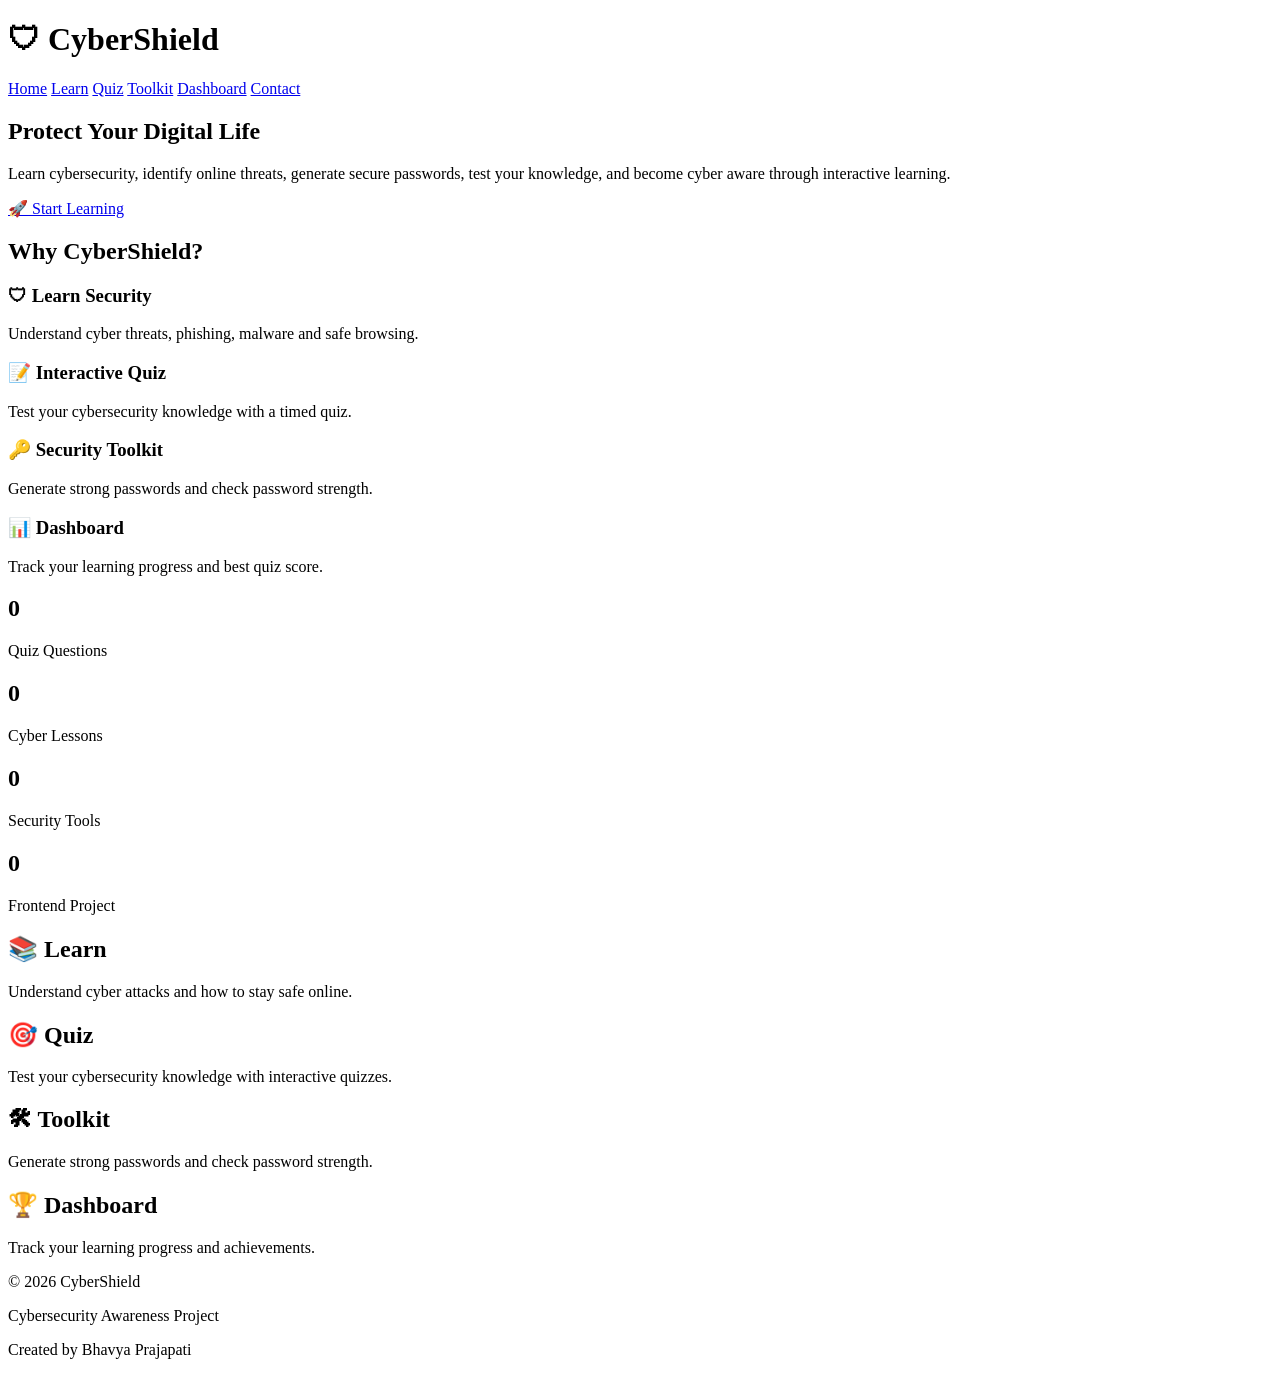
==== index.html @ 96582d41 "Add files via upload" ====
<!DOCTYPE html>
<html lang="en">
<head>
    <meta charset="UTF-8">
    <meta name="viewport" content="width=device-width, initial-scale=1.0">
    <title>CyberShield</title>

    <link rel="stylesheet" href="css/style.css">
</head>

<body>

<header>

    <h1 class="logo">
    🛡 CyberShield
</h1>

    <nav aria-label="Main Navigation">

        <a href="index.html" class="active">Home</a>

        <a href="learn.html">Learn</a>

        <a href="quiz.html">Quiz</a>

        <a href="toolkit.html">Toolkit</a>

        <a href="dashboard.html">Dashboard</a>

        <a href="contact.html">Contact</a>

    </nav>

</header>

<section class="hero">

    <div class="glow glow1"></div>
    <div class="glow glow2"></div>

    <h1>
        Protect Your Digital Life
    </h1>

    <h2 id="typing"></h2>

    <p>
        Learn cybersecurity, identify online threats, generate secure passwords,
        test your knowledge, and become cyber aware through interactive learning.
    </p>

    <a href="learn.html" class="btn" aria-label="Start learning cybersecurity">
        🚀 Start Learning
    </a>

</section>

<section class="features">

<h2>Why CyberShield?</h2>

<div class="feature-grid">

<div class="feature-card">
<h3>🛡 Learn Security</h3>
<p>Understand cyber threats, phishing, malware and safe browsing.</p>
</div>

<div class="feature-card">
<h3>📝 Interactive Quiz</h3>
<p>Test your cybersecurity knowledge with a timed quiz.</p>
</div>

<div class="feature-card">
<h3>🔑 Security Toolkit</h3>
<p>Generate strong passwords and check password strength.</p>
</div>

<div class="feature-card">
<h3>📊 Dashboard</h3>
<p>Track your learning progress and best quiz score.</p>
</div>

</div>

</section>

<section class="stats">

<div class="stat-box">
<h2 id="count1">0</h2>
<p>Quiz Questions</p>
</div>

<div class="stat-box">
<h2 id="count2">0</h2>
<p>Cyber Lessons</p>
</div>

<div class="stat-box">
<h2 id="count3">0</h2>
<p>Security Tools</p>
</div>

<div class="stat-box">
<h2 id="count4">0</h2>
<p>Frontend Project</p>
</div>

</section>

<section class="cards">

<div class="card" onclick="location.href='learn.html'">

<h2>📚 Learn</h2>

<p>Understand cyber attacks and how to stay safe online.</p>

</div>

<div class="card" onclick="location.href='quiz.html'">
<h2>🎯 Quiz</h2>
<p>Test your cybersecurity knowledge with interactive quizzes.</p>
</div>

<div class="card" onclick="location.href='toolkit.html'">
<h2>🛠 Toolkit</h2>
<p>Generate strong passwords and check password strength.</p>
</div>

<div class="card" onclick="location.href='dashboard.html'">
<h2>🏆 Dashboard</h2>
<p>Track your learning progress and achievements.</p>
</div>

</section>

<script src="js/app.js"></script>

<footer>
    <p>© 2026 CyberShield</p>
    <p>Cybersecurity Awareness Project</p>
    <p>Created by Bhavya Prajapati</p>
</footer>

</body>
</html>
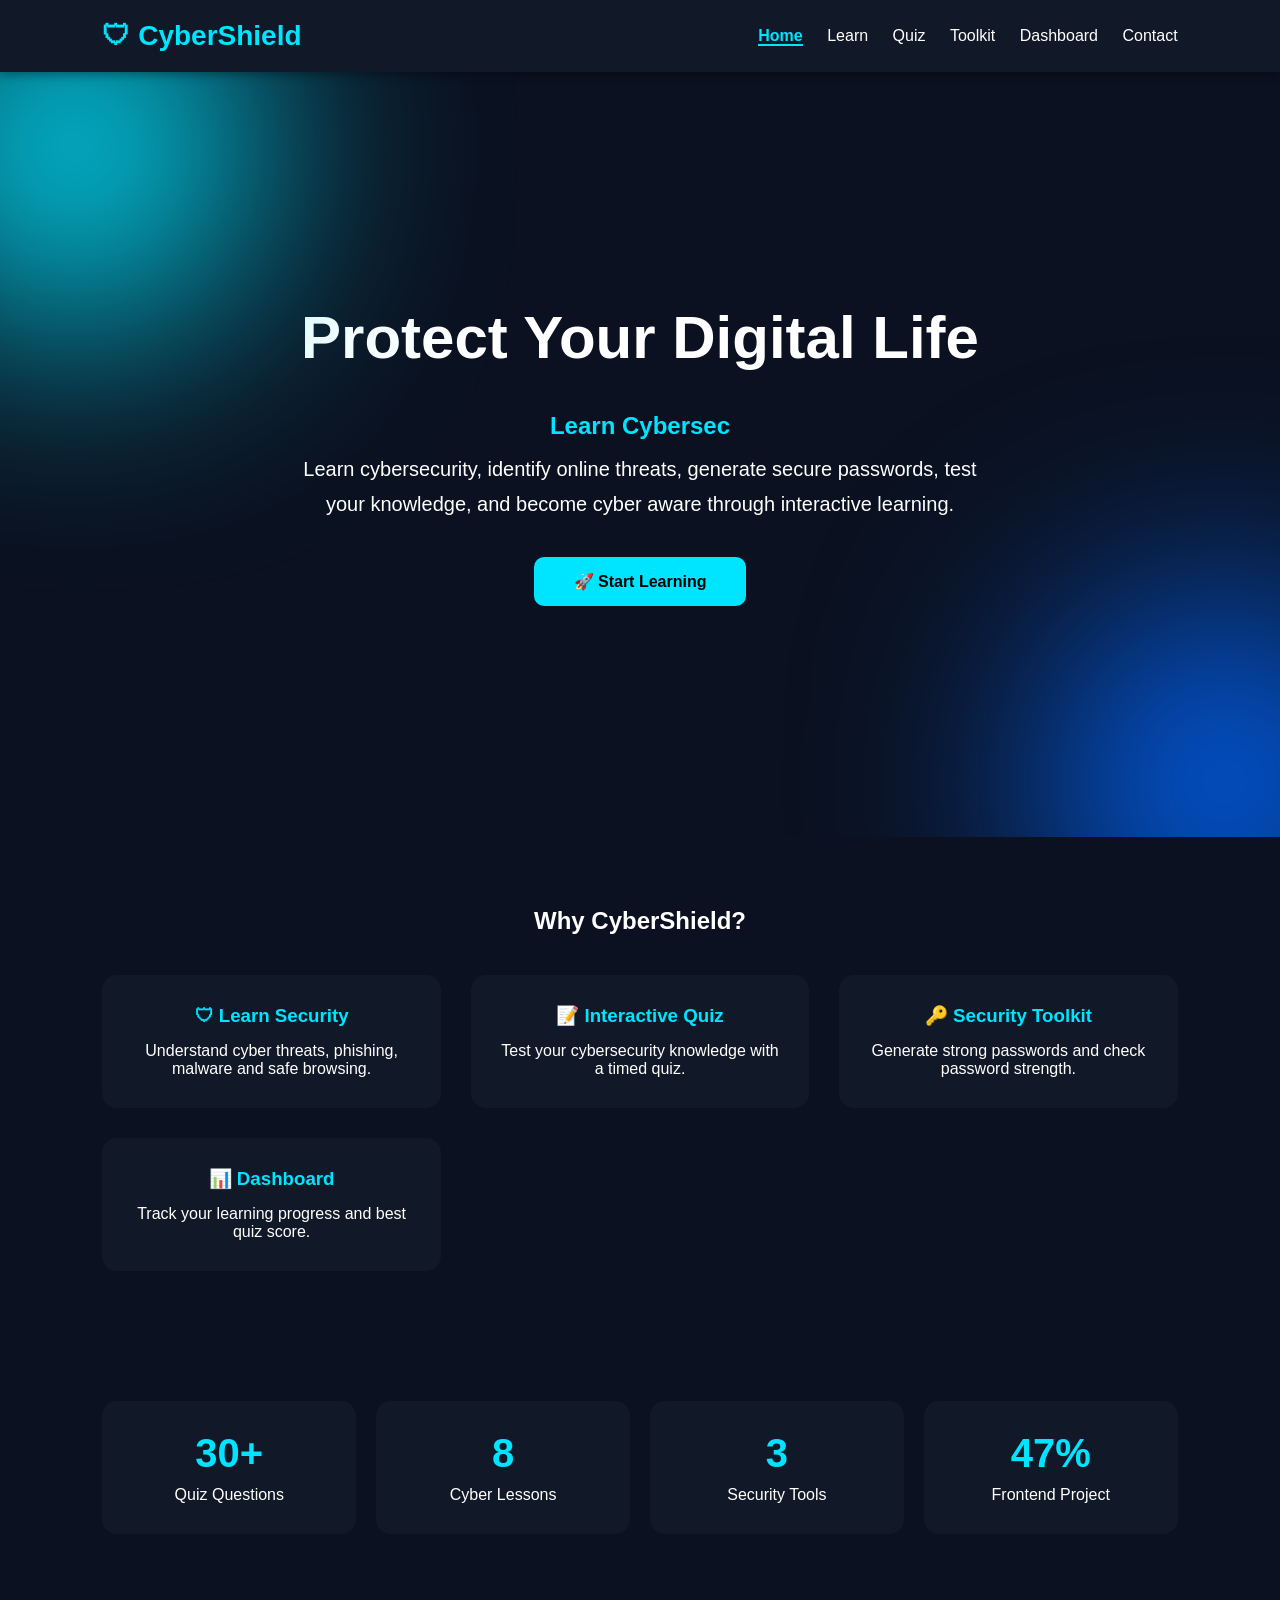
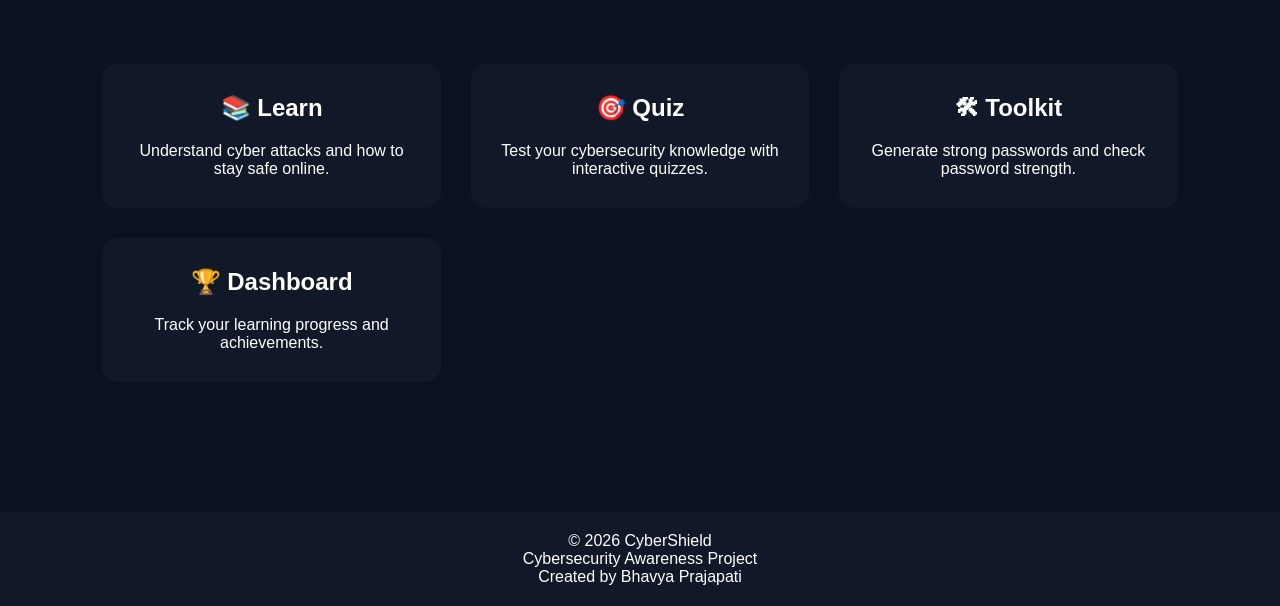
==== commit 490078b7: "Update index.html" ====
--- a/index.html
+++ b/index.html
@@ -5,7 +5,7 @@
     <meta name="viewport" content="width=device-width, initial-scale=1.0">
     <title>CyberShield</title>
 
-    <link rel="stylesheet" href="css/style.css">
+    <link rel="stylesheet" href="style.css">
 </head>
 
 <body>
@@ -137,7 +137,7 @@
 
 </section>
 
-<script src="js/app.js"></script>
+<script src="app.js"></script>
 
 <footer>
     <p>© 2026 CyberShield</p>
@@ -146,4 +146,4 @@
 </footer>
 
 </body>
-</html>+</html>
--- a/style.css
+++ b/style.css
@@ -0,0 +1,354 @@
+*{
+    margin:0;
+    padding:0;
+    box-sizing:border-box;
+    font-family:'Arial',sans-serif;
+}
+
+body{
+    background:#0b1120;
+    color:white;
+}
+
+header{
+    display:flex;
+    justify-content:space-between;
+    align-items:center;
+    padding:20px 8%;
+    background:#111827;
+    position:sticky;
+    top:0;
+    z-index:1000;
+    box-shadow:0 2px 10px rgba(0,0,0,.4);
+}
+
+.logo{
+    font-size:28px;
+    font-weight:bold;
+    color:#00e5ff;
+}
+
+nav a{
+    color:white;
+    text-decoration:none;
+    margin-left:20px;
+    transition:.3s ease;
+}
+
+nav a:hover{
+    color:#00e5ff;
+}
+
+.hero{
+    height:85vh;
+    display:flex;
+    flex-direction:column;
+    justify-content:center;
+    align-items:center;
+    text-align:center;
+    padding:20px;
+    position:relative;
+    overflow:hidden;
+}
+
+.hero h1{
+    font-size:60px;
+    margin-bottom:20px;
+}
+
+.hero p{
+    width:700px;
+    max-width:90%;
+    font-size:20px;
+    line-height:35px;
+}
+
+.btn{
+    margin-top:35px;
+    display:inline-block;
+    padding:15px 40px;
+    background:#00e5ff;
+    color:black;
+    text-decoration:none;
+    border-radius:10px;
+    font-weight:bold;
+    transition:.3s;
+}
+
+.cards{
+    display:grid;
+    grid-template-columns:repeat(auto-fit,minmax(250px,1fr));
+    gap:30px;
+    padding:70px 8%;
+}
+
+.card{
+    background:#111827;
+    padding:30px;
+    border-radius:15px;
+    text-align:center;
+    transition:.4s;
+}
+
+.card h2{
+    margin-bottom:20px;
+}
+
+/* Hero */
+
+.glow{
+
+    position:absolute;
+    width:350px;
+    height:350px;
+    border-radius:50%;
+    filter:blur(120px);
+
+}
+
+.glow1{
+
+    background:#00e5ff;
+    top:-100px;
+    left:-100px;
+    animation:move1 8s infinite alternate;
+
+}
+
+.glow2{
+
+    background:#0066ff;
+    right:-120px;
+    bottom:-120px;
+    animation:move2 10s infinite alternate;
+
+}
+
+@keyframes move1{
+
+    from{transform:translate(0);}
+    to{transform:translate(120px,120px);}
+
+}
+
+@keyframes move2{
+
+    from{transform:translate(0);}
+    to{transform:translate(-120px,-80px);}
+
+}
+
+.hero h2{
+
+    color:#00e5ff;
+    margin-top:20px;
+    height:40px;
+
+}
+
+nav a.active{
+
+color:#00e5ff;
+
+font-weight:bold;
+
+border-bottom:2px solid #00e5ff;
+
+}
+
+html{
+
+scroll-behavior:smooth;
+
+}
+
+button{
+
+transition:.3s;
+
+border:none;
+
+border-radius:8px;
+
+cursor:pointer;
+
+}
+
+button:hover{
+
+transform:scale(1.05);
+
+}
+
+.card,
+.tool-card,
+.lesson-card{
+
+transition:.3s;
+
+}
+
+.card:hover,
+.tool-card:hover,
+.lesson-card:hover{
+
+transform:translateY(-8px);
+
+box-shadow:0 0 20px #00e5ff;
+
+}
+
+footer{
+
+background:#111827;
+
+text-align:center;
+
+padding:20px;
+
+margin-top:60px;
+
+color:white;
+
+}
+
+.features{
+
+padding:70px 8%;
+
+text-align:center;
+
+}
+
+.feature-grid{
+
+display:grid;
+
+grid-template-columns:repeat(auto-fit,minmax(250px,1fr));
+
+gap:30px;
+
+margin-top:40px;
+
+}
+
+.feature-card{
+
+background:#111827;
+
+padding:30px;
+
+border-radius:15px;
+
+transition:.3s;
+
+}
+
+.feature-card:hover{
+
+transform:translateY(-10px);
+
+box-shadow:0 0 20px #00e5ff;
+
+}
+
+.feature-card h3{
+
+margin-bottom:15px;
+
+color:#00e5ff;
+
+}
+
+.stats{
+
+display:grid;
+
+grid-template-columns:repeat(4,1fr);
+
+gap:20px;
+
+padding:60px 8%;
+
+text-align:center;
+
+}
+
+.stat-box{
+
+background:#111827;
+
+padding:30px;
+
+border-radius:15px;
+
+}
+
+.stat-box h2{
+
+font-size:40px;
+
+color:#00e5ff;
+
+margin-bottom:10px;
+
+}
+
+@media(max-width:768px){
+
+.stats{
+
+grid-template-columns:repeat(2,1fr);
+
+}
+
+}
+
+img{
+
+max-width:100%;
+
+display:block;
+
+}
+
+.btn:hover{
+
+background:#00bcd4;
+
+transform:translateY(-3px);
+
+box-shadow:0 0 15px #00e5ff;
+
+}
+
+@media(max-width:768px){
+
+header{
+flex-direction:column;
+gap:15px;
+}
+
+nav{
+display:flex;
+flex-wrap:wrap;
+justify-content:center;
+gap:15px;
+}
+
+.hero h1{
+font-size:40px;
+}
+
+.hero p{
+font-size:18px;
+line-height:30px;
+}
+
+}
+
+.feature-card{
+
+text-align:center;
+
+}
